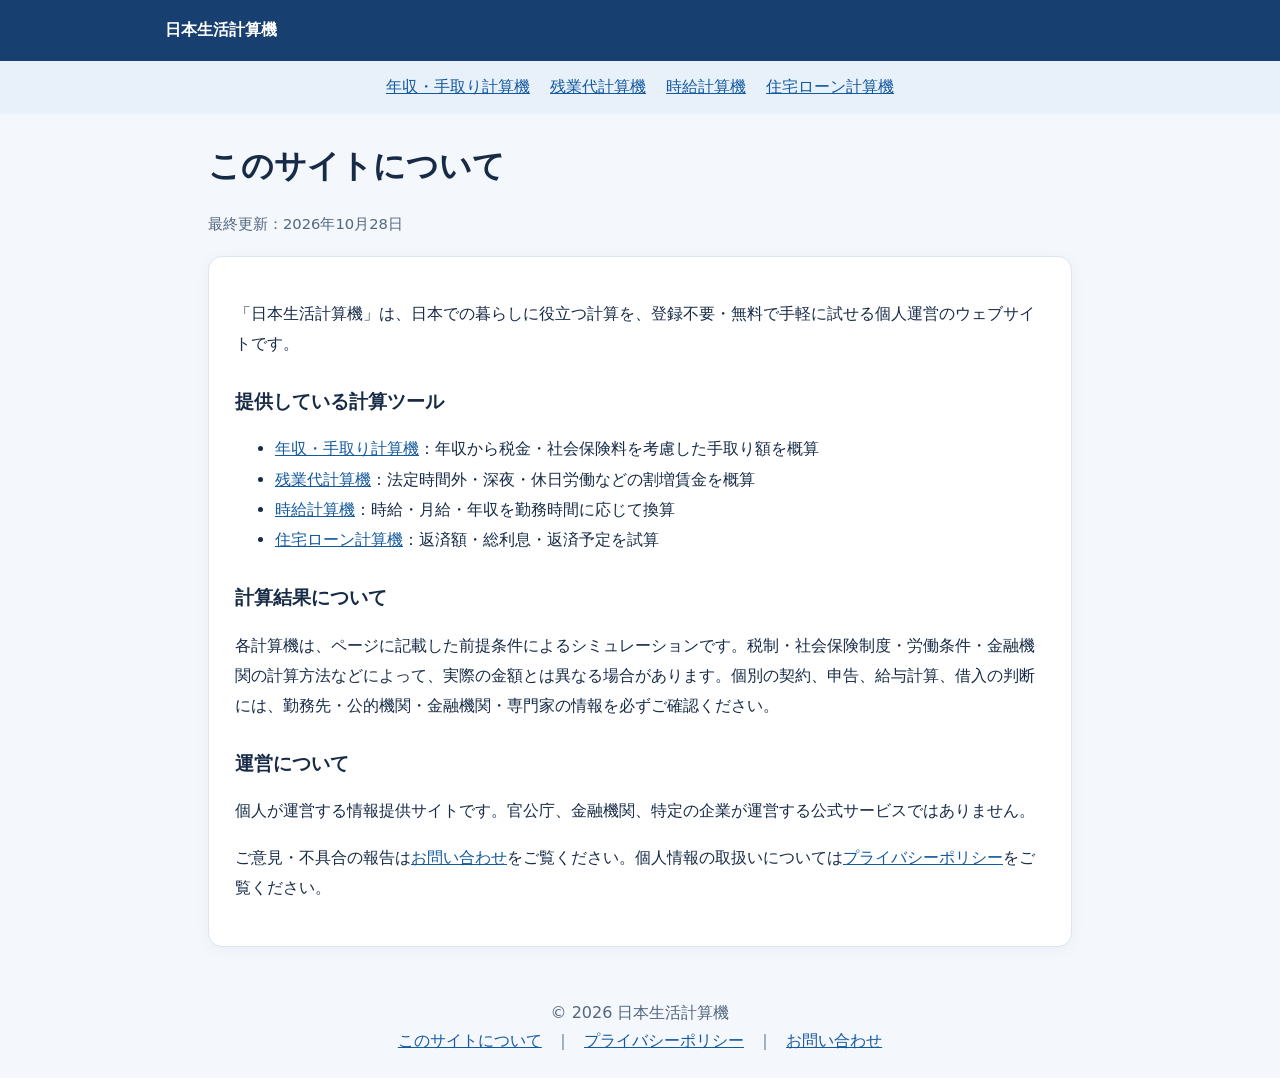
==== about.html @ b833b178 "Add files via upload" ====
<!doctype html><html lang="ja"><head><meta charset="utf-8"><meta name="viewport" content="width=device-width,initial-scale=1"><meta name="description" content="日本生活計算機の目的、提供する無料計算ツール、計算結果の注意点をご案内します。"><meta name="robots" content="index,follow"><link rel="canonical" href="https://babydragon-zh.github.io/about.html"><title>このサイトについて | 日本生活計算機</title><style>*{box-sizing:border-box}body{margin:0;background:#f4f7fb;color:#172b47;font-family:system-ui,-apple-system,"Hiragino Kaku Gothic ProN","Yu Gothic",sans-serif;line-height:1.8}header{background:#173f70;color:white;padding:16px max(18px,calc((100vw - 950px)/2));font-weight:750}header a{color:white;text-decoration:none}nav{background:#e8f0fa;padding:12px 18px;display:flex;flex-wrap:wrap;justify-content:center;gap:8px 20px}a{color:#145aa0}main{max-width:900px;margin:30px auto;padding:0 18px}h1{font-size:clamp(1.6rem,4vw,2rem);line-height:1.4}h2{font-size:1.17rem;margin-top:25px}.card{background:white;padding:26px;border:1px solid #dce5f0;border-radius:14px;margin:18px 0;box-shadow:0 3px 15px #16385e0b}p,li{line-height:1.9}.muted{color:#53677e;font-size:.92rem}.note{padding:12px 15px;border-left:4px solid #377cc1;background:#eef5fd}footer{text-align:center;color:#53677e;padding:22px 12px}footer a{margin:0 8px}a:focus-visible{outline:3px solid orange;outline-offset:2px}@media(max-width:600px){.card{padding:18px}nav{gap:6px 12px}}</style></head><body><header><a href="./index.html">日本生活計算機</a></header><nav aria-label="計算機メニュー"><a href="./index.html">年収・手取り計算機</a><a href="./overtime.html">残業代計算機</a><a href="./hourly.html">時給計算機</a><a href="./mortgage.html">住宅ローン計算機</a></nav><main><h1>このサイトについて</h1><p class="muted">最終更新：2026年10月28日</p><div class="card"><p>「日本生活計算機」は、日本での暮らしに役立つ計算を、登録不要・無料で手軽に試せる個人運営のウェブサイトです。</p><h2>提供している計算ツール</h2><ul><li><a href="./index.html">年収・手取り計算機</a>：年収から税金・社会保険料を考慮した手取り額を概算</li><li><a href="./overtime.html">残業代計算機</a>：法定時間外・深夜・休日労働などの割増賃金を概算</li><li><a href="./hourly.html">時給計算機</a>：時給・月給・年収を勤務時間に応じて換算</li><li><a href="./mortgage.html">住宅ローン計算機</a>：返済額・総利息・返済予定を試算</li></ul><h2>計算結果について</h2><p>各計算機は、ページに記載した前提条件によるシミュレーションです。税制・社会保険制度・労働条件・金融機関の計算方法などによって、実際の金額とは異なる場合があります。個別の契約、申告、給与計算、借入の判断には、勤務先・公的機関・金融機関・専門家の情報を必ずご確認ください。</p><h2>運営について</h2><p>個人が運営する情報提供サイトです。官公庁、金融機関、特定の企業が運営する公式サービスではありません。</p><p>ご意見・不具合の報告は<a href="./contact.html">お問い合わせ</a>をご覧ください。個人情報の取扱いについては<a href="./privacy.html">プライバシーポリシー</a>をご覧ください。</p></div></main><footer>© 2026 日本生活計算機<div><a href="./about.html" aria-current="page">このサイトについて</a> ｜ <a href="./privacy.html">プライバシーポリシー</a> ｜ <a href="./contact.html">お問い合わせ</a></div></footer></body></html>
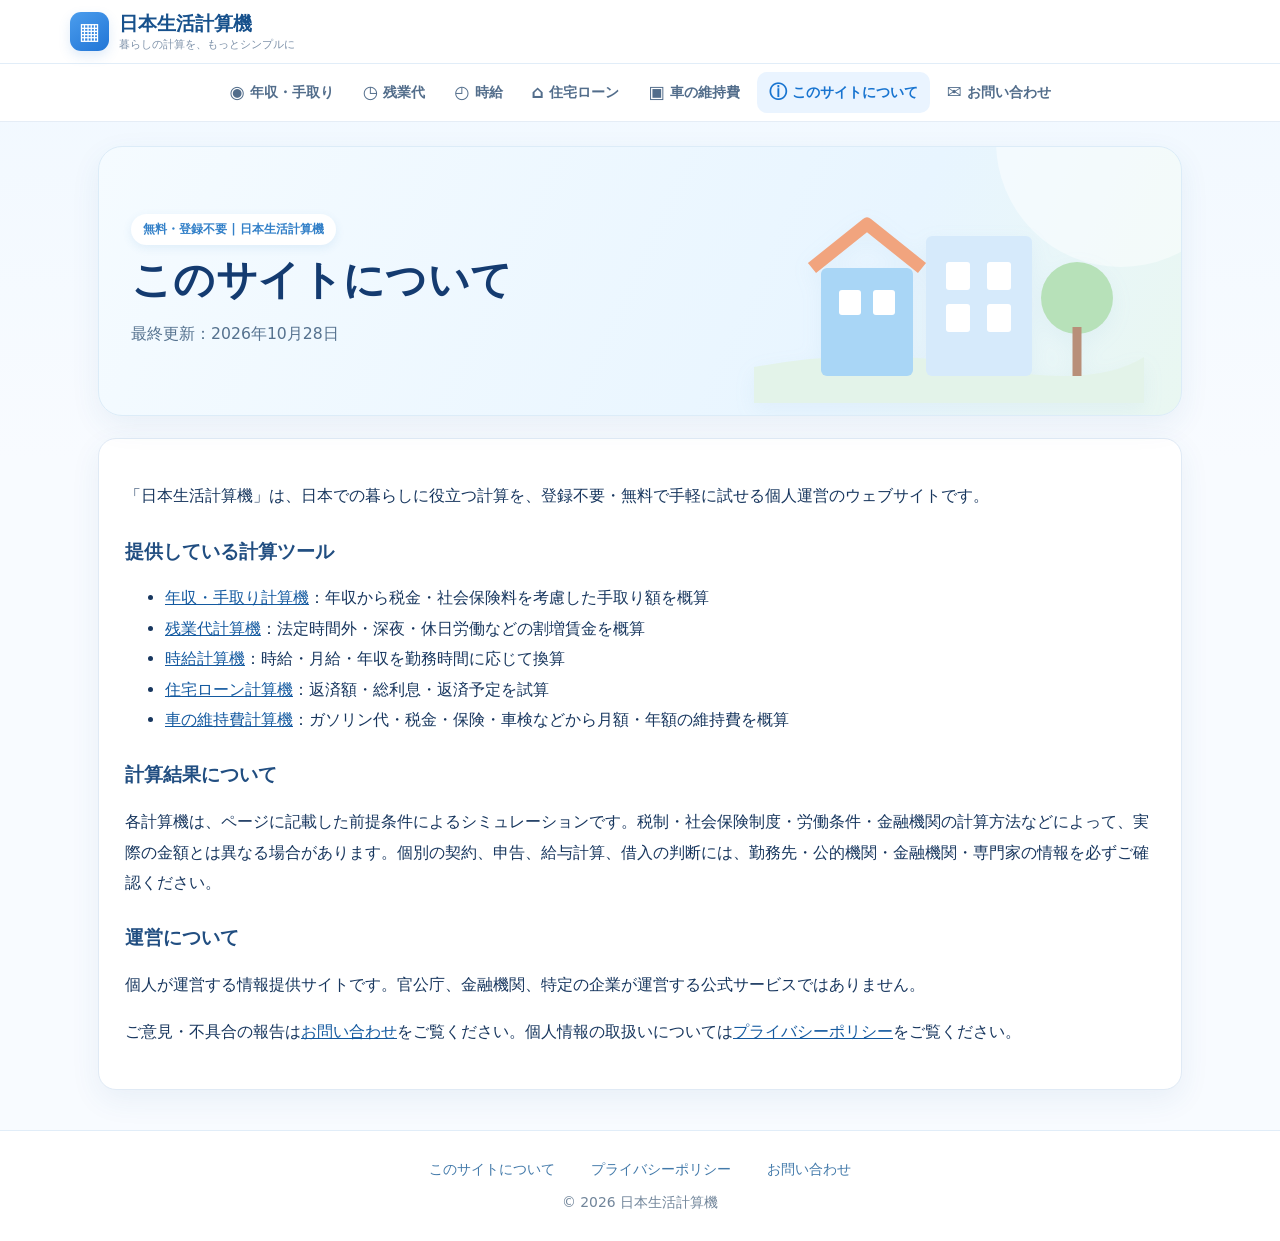
==== commit c94bb065: "Add files via upload" ====
--- a/about.html
+++ b/about.html
@@ -1 +1,19 @@
-<!doctype html><html lang="ja"><head><meta charset="utf-8"><meta name="viewport" content="width=device-width,initial-scale=1"><meta name="description" content="日本生活計算機の目的、提供する無料計算ツール、計算結果の注意点をご案内します。"><meta name="robots" content="index,follow"><link rel="canonical" href="https://babydragon-zh.github.io/about.html"><title>このサイトについて | 日本生活計算機</title><style>*{box-sizing:border-box}body{margin:0;background:#f4f7fb;color:#172b47;font-family:system-ui,-apple-system,"Hiragino Kaku Gothic ProN","Yu Gothic",sans-serif;line-height:1.8}header{background:#173f70;color:white;padding:16px max(18px,calc((100vw - 950px)/2));font-weight:750}header a{color:white;text-decoration:none}nav{background:#e8f0fa;padding:12px 18px;display:flex;flex-wrap:wrap;justify-content:center;gap:8px 20px}a{color:#145aa0}main{max-width:900px;margin:30px auto;padding:0 18px}h1{font-size:clamp(1.6rem,4vw,2rem);line-height:1.4}h2{font-size:1.17rem;margin-top:25px}.card{background:white;padding:26px;border:1px solid #dce5f0;border-radius:14px;margin:18px 0;box-shadow:0 3px 15px #16385e0b}p,li{line-height:1.9}.muted{color:#53677e;font-size:.92rem}.note{padding:12px 15px;border-left:4px solid #377cc1;background:#eef5fd}footer{text-align:center;color:#53677e;padding:22px 12px}footer a{margin:0 8px}a:focus-visible{outline:3px solid orange;outline-offset:2px}@media(max-width:600px){.card{padding:18px}nav{gap:6px 12px}}</style></head><body><header><a href="./index.html">日本生活計算機</a></header><nav aria-label="計算機メニュー"><a href="./index.html">年収・手取り計算機</a><a href="./overtime.html">残業代計算機</a><a href="./hourly.html">時給計算機</a><a href="./mortgage.html">住宅ローン計算機</a></nav><main><h1>このサイトについて</h1><p class="muted">最終更新：2026年10月28日</p><div class="card"><p>「日本生活計算機」は、日本での暮らしに役立つ計算を、登録不要・無料で手軽に試せる個人運営のウェブサイトです。</p><h2>提供している計算ツール</h2><ul><li><a href="./index.html">年収・手取り計算機</a>：年収から税金・社会保険料を考慮した手取り額を概算</li><li><a href="./overtime.html">残業代計算機</a>：法定時間外・深夜・休日労働などの割増賃金を概算</li><li><a href="./hourly.html">時給計算機</a>：時給・月給・年収を勤務時間に応じて換算</li><li><a href="./mortgage.html">住宅ローン計算機</a>：返済額・総利息・返済予定を試算</li></ul><h2>計算結果について</h2><p>各計算機は、ページに記載した前提条件によるシミュレーションです。税制・社会保険制度・労働条件・金融機関の計算方法などによって、実際の金額とは異なる場合があります。個別の契約、申告、給与計算、借入の判断には、勤務先・公的機関・金融機関・専門家の情報を必ずご確認ください。</p><h2>運営について</h2><p>個人が運営する情報提供サイトです。官公庁、金融機関、特定の企業が運営する公式サービスではありません。</p><p>ご意見・不具合の報告は<a href="./contact.html">お問い合わせ</a>をご覧ください。個人情報の取扱いについては<a href="./privacy.html">プライバシーポリシー</a>をご覧ください。</p></div></main><footer>© 2026 日本生活計算機<div><a href="./about.html" aria-current="page">このサイトについて</a> ｜ <a href="./privacy.html">プライバシーポリシー</a> ｜ <a href="./contact.html">お問い合わせ</a></div></footer></body></html>+<!DOCTYPE html>
+<html lang="ja"><head><meta charset="utf-8"/><meta content="width=device-width,initial-scale=1" name="viewport"/><meta content="日本生活計算機の目的、提供する無料計算ツール、計算結果の注意点をご案内します。" name="description"/><meta content="index,follow" name="robots"/><link href="https://babydragon-zh.github.io/about.html" rel="canonical"/><title>このサイトについて | 日本生活計算機</title><style>*{box-sizing:border-box}body{margin:0;background:#f4f7fb;color:#172b47;font-family:system-ui,-apple-system,"Hiragino Kaku Gothic ProN","Yu Gothic",sans-serif;line-height:1.8}header{background:#173f70;color:white;padding:16px max(18px,calc((100vw - 950px)/2));font-weight:750}header a{color:white;text-decoration:none}nav{background:#e8f0fa;padding:12px 18px;display:flex;flex-wrap:wrap;justify-content:center;gap:8px 20px}a{color:#145aa0}main{max-width:900px;margin:30px auto;padding:0 18px}h1{font-size:clamp(1.6rem,4vw,2rem);line-height:1.4}h2{font-size:1.17rem;margin-top:25px}.card{background:white;padding:26px;border:1px solid #dce5f0;border-radius:14px;margin:18px 0;box-shadow:0 3px 15px #16385e0b}p,li{line-height:1.9}.muted{color:#53677e;font-size:.92rem}.note{padding:12px 15px;border-left:4px solid #377cc1;background:#eef5fd}footer{text-align:center;color:#53677e;padding:22px 12px}footer a{margin:0 8px}a:focus-visible{outline:3px solid orange;outline-offset:2px}@media(max-width:600px){.card{padding:18px}nav{gap:6px 12px}}</style><style>
+/* 2026 site-wide visual refresh: styles only, calculator JS untouched */
+:root{--ui-ink:#17365e;--ui-blue:#2787e8;--ui-border:#e0eaf5;--ui-sky:#edf7ff;--ui-shadow:0 10px 30px rgba(43,99,153,.075)}
+html{scroll-behavior:smooth}body{background:linear-gradient(180deg,#f0f8ff 0,#f8fbff 460px,#f8fbff 100%)!important;color:var(--ui-ink)!important;font-family:system-ui,-apple-system,"Hiragino Kaku Gothic ProN","Yu Gothic",Meiryo,sans-serif!important;line-height:1.65}*{box-sizing:border-box}
+.site-top{background:rgba(255,255,255,.97)!important;border-bottom:1px solid #e1edf8!important;padding:0!important;color:var(--ui-ink)!important;box-shadow:0 3px 16px rgba(33,98,158,.04)}
+.site-top .site-top-inner{max-width:1180px;margin:auto;padding:12px 20px;display:flex;align-items:center;justify-content:space-between;gap:15px;flex-wrap:wrap}
+.site-brand{display:flex;align-items:center;gap:10px;text-decoration:none!important;color:#17518c!important;font-size:1.18rem;font-weight:800;line-height:1.25}.brand-mark{display:grid;place-items:center;width:39px;height:39px;border-radius:11px;background:linear-gradient(145deg,#4b9ded,#2175d6);color:white;font-size:23px;box-shadow:0 5px 12px #448bd42b}.brand-sub{display:block;font-size:.67rem;color:#7d91a9;font-weight:500;margin-top:2px}
+.site-nav{background:#fff!important;border-bottom:1px solid #e5edf6!important;padding:0!important;text-align:left!important}.site-nav-inner{max-width:1180px;margin:auto;padding:8px 18px;display:flex;gap:5px;align-items:center;flex-wrap:wrap;justify-content:center}.site-nav a{display:inline-flex;align-items:center;gap:5px;padding:9px 12px!important;border-radius:10px;color:#526d8b!important;text-decoration:none!important;font-size:.88rem;font-weight:700;white-space:nowrap}.site-nav a:hover,.site-nav a[aria-current="page"]{background:#eaf4ff;color:#1874d0!important}.nav-emoji{font-size:1.1rem;line-height:1}
+main{max-width:1120px!important;margin:24px auto 40px!important;padding:0 18px!important}
+.ui-hero{position:relative;overflow:hidden;display:grid;grid-template-columns:minmax(0,1.2fr) minmax(245px,.8fr);align-items:center;gap:16px;background:linear-gradient(115deg,#f5fbff,#e8f5ff 70%,#e9f7f1);border:1px solid #dcecf8;border-radius:24px;padding:26px 32px 12px;margin:0 0 22px;box-shadow:var(--ui-shadow)}
+.ui-hero:before{content:"";position:absolute;width:250px;height:250px;border-radius:50%;background:#ffffff70;right:-65px;top:-130px}.ui-hero h1{font-size:clamp(1.65rem,3.3vw,2.55rem)!important;color:#143b70!important;letter-spacing:.01em;line-height:1.4;margin:7px 0 10px!important}.ui-hero p{font-size:.98rem!important;color:#55728f!important;line-height:1.85;margin:0 0 14px}.ui-eyebrow{display:inline-block;background:#fff;color:#3380c8;font-weight:750;font-size:.78rem;padding:5px 12px;border-radius:99px;box-shadow:0 3px 10px #438ac91c}.ui-art{width:100%;max-width:390px;justify-self:center;position:relative;z-index:1}.ui-art svg{width:100%;height:auto;display:block;filter:drop-shadow(0 7px 10px #6da5cf14)}
+.ui-links{display:grid;grid-template-columns:repeat(2,minmax(0,1fr));gap:14px;margin:0 0 24px}.ui-link{display:flex;align-items:center;gap:15px;text-decoration:none!important;background:white;border:1px solid #e2ecf7;border-radius:17px;padding:16px 18px;box-shadow:var(--ui-shadow);color:#1c4775!important;transition:transform .18s,box-shadow .18s}.ui-link:hover{transform:translateY(-3px);box-shadow:0 14px 26px #4d87c01c}.ui-link .ui-link-icon{width:53px;height:53px;border-radius:15px;background:#eaf5ff;display:grid;place-items:center;font-size:1.9rem;flex-shrink:0}.ui-link strong{display:block;font-size:1.05rem}.ui-link small{display:block;color:#748ca4;font-size:.8rem;margin-top:3px}.ui-link .ui-arrow{margin-left:auto;color:#2787e8;font-size:1.4rem}
+.ui-section-label{margin:28px 0 13px;font-size:1.22rem;color:#204f81}.ui-divider{border:0;border-top:1px solid #e3edf8;margin:22px 0}
+main .card,main .panel,main section.panel,main #result,main #results{border:1px solid var(--ui-border)!important;border-radius:18px!important;box-shadow:var(--ui-shadow)!important;background:#fff!important}main .card,main .panel{padding:clamp(17px,2.8vw,26px)!important}main h2{color:#214e81!important}main input,main select,main textarea{border:1px solid #cbdced!important;border-radius:9px!important;max-width:100%}main input:focus,main select:focus{outline:2px solid #65a8ed!important;outline-offset:1px}main button,main button[type="submit"]{border-radius:11px!important;background:#2987e6!important;color:white!important;box-shadow:0 4px 10px #2d80cf20}main button.secondary,main button[type="reset"]{background:#e9f3fd!important;color:#205789!important}main .hero{background:#eef7ff!important;border-radius:14px!important}main .metric,main .total-box,main .highlight{border-radius:13px!important}main .pill{background:#e9f5ff!important;color:#2776bd!important}main .info,main .warning{border-radius:11px!important}
+.site-footer{margin-top:30px;background:#fff!important;border-top:1px solid #e1edf8!important;text-align:center!important;padding:27px 18px!important;color:#71859a!important;font-size:.87rem}.site-footer a{color:#437aaa!important;text-decoration:none}.site-footer a:hover{text-decoration:underline}.site-footer-links{display:flex;flex-wrap:wrap;justify-content:center;gap:8px 20px;margin-bottom:10px}
+@media(max-width:720px){.site-top .site-top-inner{padding:10px 15px;justify-content:center}.site-nav-inner{flex-wrap:nowrap;justify-content:flex-start;overflow-x:auto;padding:8px 12px;-webkit-overflow-scrolling:touch}.site-nav a{font-size:.79rem;padding:8px 10px!important}.ui-hero{grid-template-columns:1fr;padding:20px 20px 4px;gap:0}.ui-hero h1{font-size:1.72rem!important}.ui-art{max-width:285px}.ui-links{grid-template-columns:1fr;gap:10px}.ui-link{padding:13px 15px}main{margin-top:16px!important;padding:0 13px!important}main .card,main .panel{padding:17px!important}}
+@media(prefers-reduced-motion:reduce){html{scroll-behavior:auto}.ui-link{transition:none}}
+</style></head><body><header class="site-top"><div class="site-top-inner"><a class="site-brand" href="./index.html"><span aria-hidden="true" class="brand-mark">▦</span><span>日本生活計算機<small class="brand-sub">暮らしの計算を、もっとシンプルに</small></span></a></div></header><nav aria-label="サイトメニュー" class="site-nav"><div class="site-nav-inner"><a href="./index.html"><span aria-hidden="true" class="nav-emoji">◉</span>年収・手取り</a><a href="./overtime.html"><span aria-hidden="true" class="nav-emoji">◷</span>残業代</a><a href="./hourly.html"><span aria-hidden="true" class="nav-emoji">◴</span>時給</a><a href="./mortgage.html"><span aria-hidden="true" class="nav-emoji">⌂</span>住宅ローン</a><a href="./car.html"><span aria-hidden="true" class="nav-emoji">▣</span>車の維持費</a><a aria-current="page" href="./about.html"><span aria-hidden="true" class="nav-emoji">ⓘ</span>このサイトについて</a><a href="./contact.html"><span aria-hidden="true" class="nav-emoji">✉</span>お問い合わせ</a></div></nav><main><section aria-label="ページの紹介" class="ui-hero"><div><span class="ui-eyebrow">無料・登録不要  |  日本生活計算機</span><h1>このサイトについて</h1><p class="muted">最終更新：2026年10月28日</p></div><div class="ui-art"><svg aria-label="街並みと暮らしのイラスト" role="img" viewbox="0 0 390 230"><path d="M0 194q120-22 230 0t160-10v46H0Z" fill="#e3f3e9"></path><rect fill="#a9d6f6" height="108" rx="6" width="92" x="67" y="95"></rect><rect fill="#d6eafb" height="140" rx="6" width="106" x="172" y="63"></rect><path d="M58 95 113 51l55 44" fill="none" stroke="#f1a47e" stroke-linejoin="round" stroke-width="13"></path><g fill="white"><rect height="25" rx="3" width="22" x="85" y="117"></rect><rect height="25" rx="3" width="22" x="119" y="117"></rect><rect height="28" rx="3" width="24" x="192" y="89"></rect><rect height="28" rx="3" width="24" x="233" y="89"></rect><rect height="28" rx="3" width="24" x="192" y="131"></rect><rect height="28" rx="3" width="24" x="233" y="131"></rect></g><circle cx="323" cy="125" fill="#b7e1b9" r="36"></circle><path d="M323 154v49" stroke="#b88f79" stroke-width="9"></path></svg></div></section><div class="card"><p>「日本生活計算機」は、日本での暮らしに役立つ計算を、登録不要・無料で手軽に試せる個人運営のウェブサイトです。</p><h2>提供している計算ツール</h2><ul><li><a href="./index.html">年収・手取り計算機</a>：年収から税金・社会保険料を考慮した手取り額を概算</li><li><a href="./overtime.html">残業代計算機</a>：法定時間外・深夜・休日労働などの割増賃金を概算</li><li><a href="./hourly.html">時給計算機</a>：時給・月給・年収を勤務時間に応じて換算</li><li><a href="./mortgage.html">住宅ローン計算機</a>：返済額・総利息・返済予定を試算</li><li><a href="./car.html">車の維持費計算機</a>：ガソリン代・税金・保険・車検などから月額・年額の維持費を概算</li></ul><h2>計算結果について</h2><p>各計算機は、ページに記載した前提条件によるシミュレーションです。税制・社会保険制度・労働条件・金融機関の計算方法などによって、実際の金額とは異なる場合があります。個別の契約、申告、給与計算、借入の判断には、勤務先・公的機関・金融機関・専門家の情報を必ずご確認ください。</p><h2>運営について</h2><p>個人が運営する情報提供サイトです。官公庁、金融機関、特定の企業が運営する公式サービスではありません。</p><p>ご意見・不具合の報告は<a href="./contact.html">お問い合わせ</a>をご覧ください。個人情報の取扱いについては<a href="./privacy.html">プライバシーポリシー</a>をご覧ください。</p></div></main><footer class="site-footer"><div class="site-footer-links"><a href="./about.html">このサイトについて</a><a href="./privacy.html">プライバシーポリシー</a><a href="./contact.html">お問い合わせ</a></div><div>© 2026 日本生活計算機</div></footer></body></html>
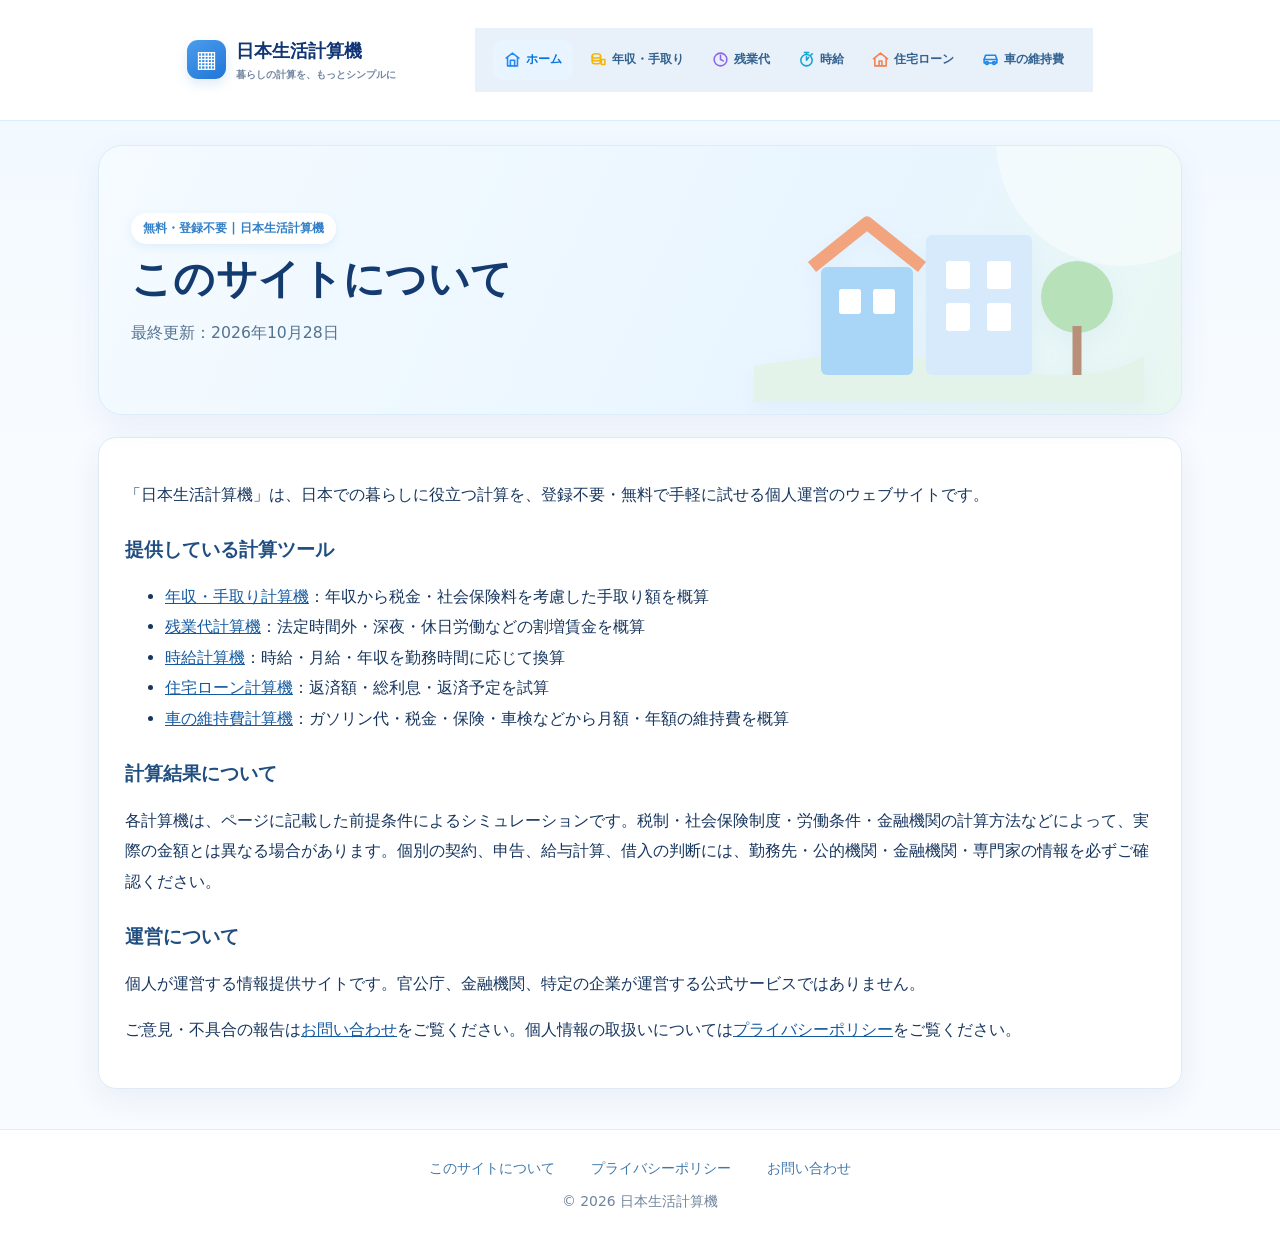
==== commit b6224417: "Add files via upload" ====
--- a/about.html
+++ b/about.html
@@ -1,4 +1,5 @@
 <!DOCTYPE html>
+
 <html lang="ja"><head><meta charset="utf-8"/><meta content="width=device-width,initial-scale=1" name="viewport"/><meta content="日本生活計算機の目的、提供する無料計算ツール、計算結果の注意点をご案内します。" name="description"/><meta content="index,follow" name="robots"/><link href="https://babydragon-zh.github.io/about.html" rel="canonical"/><title>このサイトについて | 日本生活計算機</title><style>*{box-sizing:border-box}body{margin:0;background:#f4f7fb;color:#172b47;font-family:system-ui,-apple-system,"Hiragino Kaku Gothic ProN","Yu Gothic",sans-serif;line-height:1.8}header{background:#173f70;color:white;padding:16px max(18px,calc((100vw - 950px)/2));font-weight:750}header a{color:white;text-decoration:none}nav{background:#e8f0fa;padding:12px 18px;display:flex;flex-wrap:wrap;justify-content:center;gap:8px 20px}a{color:#145aa0}main{max-width:900px;margin:30px auto;padding:0 18px}h1{font-size:clamp(1.6rem,4vw,2rem);line-height:1.4}h2{font-size:1.17rem;margin-top:25px}.card{background:white;padding:26px;border:1px solid #dce5f0;border-radius:14px;margin:18px 0;box-shadow:0 3px 15px #16385e0b}p,li{line-height:1.9}.muted{color:#53677e;font-size:.92rem}.note{padding:12px 15px;border-left:4px solid #377cc1;background:#eef5fd}footer{text-align:center;color:#53677e;padding:22px 12px}footer a{margin:0 8px}a:focus-visible{outline:3px solid orange;outline-offset:2px}@media(max-width:600px){.card{padding:18px}nav{gap:6px 12px}}</style><style>
 /* 2026 site-wide visual refresh: styles only, calculator JS untouched */
 :root{--ui-ink:#17365e;--ui-blue:#2787e8;--ui-border:#e0eaf5;--ui-sky:#edf7ff;--ui-shadow:0 10px 30px rgba(43,99,153,.075)}
@@ -16,4 +17,4 @@
 .site-footer{margin-top:30px;background:#fff!important;border-top:1px solid #e1edf8!important;text-align:center!important;padding:27px 18px!important;color:#71859a!important;font-size:.87rem}.site-footer a{color:#437aaa!important;text-decoration:none}.site-footer a:hover{text-decoration:underline}.site-footer-links{display:flex;flex-wrap:wrap;justify-content:center;gap:8px 20px;margin-bottom:10px}
 @media(max-width:720px){.site-top .site-top-inner{padding:10px 15px;justify-content:center}.site-nav-inner{flex-wrap:nowrap;justify-content:flex-start;overflow-x:auto;padding:8px 12px;-webkit-overflow-scrolling:touch}.site-nav a{font-size:.79rem;padding:8px 10px!important}.ui-hero{grid-template-columns:1fr;padding:20px 20px 4px;gap:0}.ui-hero h1{font-size:1.72rem!important}.ui-art{max-width:285px}.ui-links{grid-template-columns:1fr;gap:10px}.ui-link{padding:13px 15px}main{margin-top:16px!important;padding:0 13px!important}main .card,main .panel{padding:17px!important}}
 @media(prefers-reduced-motion:reduce){html{scroll-behavior:auto}.ui-link{transition:none}}
-</style></head><body><header class="site-top"><div class="site-top-inner"><a class="site-brand" href="./index.html"><span aria-hidden="true" class="brand-mark">▦</span><span>日本生活計算機<small class="brand-sub">暮らしの計算を、もっとシンプルに</small></span></a></div></header><nav aria-label="サイトメニュー" class="site-nav"><div class="site-nav-inner"><a href="./index.html"><span aria-hidden="true" class="nav-emoji">◉</span>年収・手取り</a><a href="./overtime.html"><span aria-hidden="true" class="nav-emoji">◷</span>残業代</a><a href="./hourly.html"><span aria-hidden="true" class="nav-emoji">◴</span>時給</a><a href="./mortgage.html"><span aria-hidden="true" class="nav-emoji">⌂</span>住宅ローン</a><a href="./car.html"><span aria-hidden="true" class="nav-emoji">▣</span>車の維持費</a><a aria-current="page" href="./about.html"><span aria-hidden="true" class="nav-emoji">ⓘ</span>このサイトについて</a><a href="./contact.html"><span aria-hidden="true" class="nav-emoji">✉</span>お問い合わせ</a></div></nav><main><section aria-label="ページの紹介" class="ui-hero"><div><span class="ui-eyebrow">無料・登録不要  |  日本生活計算機</span><h1>このサイトについて</h1><p class="muted">最終更新：2026年10月28日</p></div><div class="ui-art"><svg aria-label="街並みと暮らしのイラスト" role="img" viewbox="0 0 390 230"><path d="M0 194q120-22 230 0t160-10v46H0Z" fill="#e3f3e9"></path><rect fill="#a9d6f6" height="108" rx="6" width="92" x="67" y="95"></rect><rect fill="#d6eafb" height="140" rx="6" width="106" x="172" y="63"></rect><path d="M58 95 113 51l55 44" fill="none" stroke="#f1a47e" stroke-linejoin="round" stroke-width="13"></path><g fill="white"><rect height="25" rx="3" width="22" x="85" y="117"></rect><rect height="25" rx="3" width="22" x="119" y="117"></rect><rect height="28" rx="3" width="24" x="192" y="89"></rect><rect height="28" rx="3" width="24" x="233" y="89"></rect><rect height="28" rx="3" width="24" x="192" y="131"></rect><rect height="28" rx="3" width="24" x="233" y="131"></rect></g><circle cx="323" cy="125" fill="#b7e1b9" r="36"></circle><path d="M323 154v49" stroke="#b88f79" stroke-width="9"></path></svg></div></section><div class="card"><p>「日本生活計算機」は、日本での暮らしに役立つ計算を、登録不要・無料で手軽に試せる個人運営のウェブサイトです。</p><h2>提供している計算ツール</h2><ul><li><a href="./index.html">年収・手取り計算機</a>：年収から税金・社会保険料を考慮した手取り額を概算</li><li><a href="./overtime.html">残業代計算機</a>：法定時間外・深夜・休日労働などの割増賃金を概算</li><li><a href="./hourly.html">時給計算機</a>：時給・月給・年収を勤務時間に応じて換算</li><li><a href="./mortgage.html">住宅ローン計算機</a>：返済額・総利息・返済予定を試算</li><li><a href="./car.html">車の維持費計算機</a>：ガソリン代・税金・保険・車検などから月額・年額の維持費を概算</li></ul><h2>計算結果について</h2><p>各計算機は、ページに記載した前提条件によるシミュレーションです。税制・社会保険制度・労働条件・金融機関の計算方法などによって、実際の金額とは異なる場合があります。個別の契約、申告、給与計算、借入の判断には、勤務先・公的機関・金融機関・専門家の情報を必ずご確認ください。</p><h2>運営について</h2><p>個人が運営する情報提供サイトです。官公庁、金融機関、特定の企業が運営する公式サービスではありません。</p><p>ご意見・不具合の報告は<a href="./contact.html">お問い合わせ</a>をご覧ください。個人情報の取扱いについては<a href="./privacy.html">プライバシーポリシー</a>をご覧ください。</p></div></main><footer class="site-footer"><div class="site-footer-links"><a href="./about.html">このサイトについて</a><a href="./privacy.html">プライバシーポリシー</a><a href="./contact.html">お問い合わせ</a></div><div>© 2026 日本生活計算機</div></footer></body></html>+</style><style>/* Consistent release navigation */ .site-header{background:#fff;border-bottom:1px solid #dcecf9}.head-inner{max-width:1160px;margin:auto;min-height:72px;padding:12px 22px;display:flex;align-items:center;justify-content:space-between;gap:20px}.brand{display:flex;align-items:center;gap:10px;text-decoration:none;color:#123675;white-space:nowrap}.brand strong{display:block;font-size:18px}.brand small{display:block;font-size:10px;color:#7387a1;margin-top:2px}.nav{display:flex;align-items:center;gap:6px;flex-wrap:wrap}.nav a{display:inline-flex;align-items:center;gap:5px;padding:10px 11px;border-radius:10px;text-decoration:none;color:#32628f;font-weight:700;font-size:12px;white-space:nowrap}.nav a.active,.nav a:hover{background:#e8f4ff;color:#0874dc}.nav-icon{width:17px;height:17px;display:block;flex-shrink:0}@media(max-width:800px){.head-inner{display:block}.nav{margin-top:12px}}</style></head><body><header class="site-header"><div class="head-inner"><a class="brand" href="./index.html"><span class="brand-mark">▦</span><span><strong>日本生活計算機</strong><small>暮らしの計算を、もっとシンプルに</small></span></a><nav aria-label="メインナビゲーション" class="nav"><a class="active" href="./index.html"><img alt="" aria-hidden="true" class="nav-icon" src="./assets/nav-home.svg"/>ホーム</a><a class="" href="./salary.html"><img alt="" aria-hidden="true" class="nav-icon" src="./assets/nav-salary.svg"/>年収・手取り</a><a class="" href="./overtime.html"><img alt="" aria-hidden="true" class="nav-icon" src="./assets/nav-overtime.svg"/>残業代</a><a class="" href="./hourly.html"><img alt="" aria-hidden="true" class="nav-icon" src="./assets/nav-hourly.svg"/>時給</a><a class="" href="./mortgage.html"><img alt="" aria-hidden="true" class="nav-icon" src="./assets/nav-mortgage.svg"/>住宅ローン</a><a class="" href="./car.html"><img alt="" aria-hidden="true" class="nav-icon" src="./assets/nav-car.svg"/>車の維持費</a></nav></div></header><main><section aria-label="ページの紹介" class="ui-hero"><div><span class="ui-eyebrow">無料・登録不要  |  日本生活計算機</span><h1>このサイトについて</h1><p class="muted">最終更新：2026年10月28日</p></div><div class="ui-art"><svg aria-label="街並みと暮らしのイラスト" role="img" viewbox="0 0 390 230"><path d="M0 194q120-22 230 0t160-10v46H0Z" fill="#e3f3e9"></path><rect fill="#a9d6f6" height="108" rx="6" width="92" x="67" y="95"></rect><rect fill="#d6eafb" height="140" rx="6" width="106" x="172" y="63"></rect><path d="M58 95 113 51l55 44" fill="none" stroke="#f1a47e" stroke-linejoin="round" stroke-width="13"></path><g fill="white"><rect height="25" rx="3" width="22" x="85" y="117"></rect><rect height="25" rx="3" width="22" x="119" y="117"></rect><rect height="28" rx="3" width="24" x="192" y="89"></rect><rect height="28" rx="3" width="24" x="233" y="89"></rect><rect height="28" rx="3" width="24" x="192" y="131"></rect><rect height="28" rx="3" width="24" x="233" y="131"></rect></g><circle cx="323" cy="125" fill="#b7e1b9" r="36"></circle><path d="M323 154v49" stroke="#b88f79" stroke-width="9"></path></svg></div></section><div class="card"><p>「日本生活計算機」は、日本での暮らしに役立つ計算を、登録不要・無料で手軽に試せる個人運営のウェブサイトです。</p><h2>提供している計算ツール</h2><ul><li><a href="./salary.html">年収・手取り計算機</a>：年収から税金・社会保険料を考慮した手取り額を概算</li><li><a href="./overtime.html">残業代計算機</a>：法定時間外・深夜・休日労働などの割増賃金を概算</li><li><a href="./hourly.html">時給計算機</a>：時給・月給・年収を勤務時間に応じて換算</li><li><a href="./mortgage.html">住宅ローン計算機</a>：返済額・総利息・返済予定を試算</li><li><a href="./car.html">車の維持費計算機</a>：ガソリン代・税金・保険・車検などから月額・年額の維持費を概算</li></ul><h2>計算結果について</h2><p>各計算機は、ページに記載した前提条件によるシミュレーションです。税制・社会保険制度・労働条件・金融機関の計算方法などによって、実際の金額とは異なる場合があります。個別の契約、申告、給与計算、借入の判断には、勤務先・公的機関・金融機関・専門家の情報を必ずご確認ください。</p><h2>運営について</h2><p>個人が運営する情報提供サイトです。官公庁、金融機関、特定の企業が運営する公式サービスではありません。</p><p>ご意見・不具合の報告は<a href="./contact.html">お問い合わせ</a>をご覧ください。個人情報の取扱いについては<a href="./privacy.html">プライバシーポリシー</a>をご覧ください。</p></div></main><footer class="site-footer"><div class="site-footer-links"><a href="./about.html">このサイトについて</a><a href="./privacy.html">プライバシーポリシー</a><a href="./contact.html">お問い合わせ</a></div><div>© 2026 日本生活計算機</div></footer></body></html>
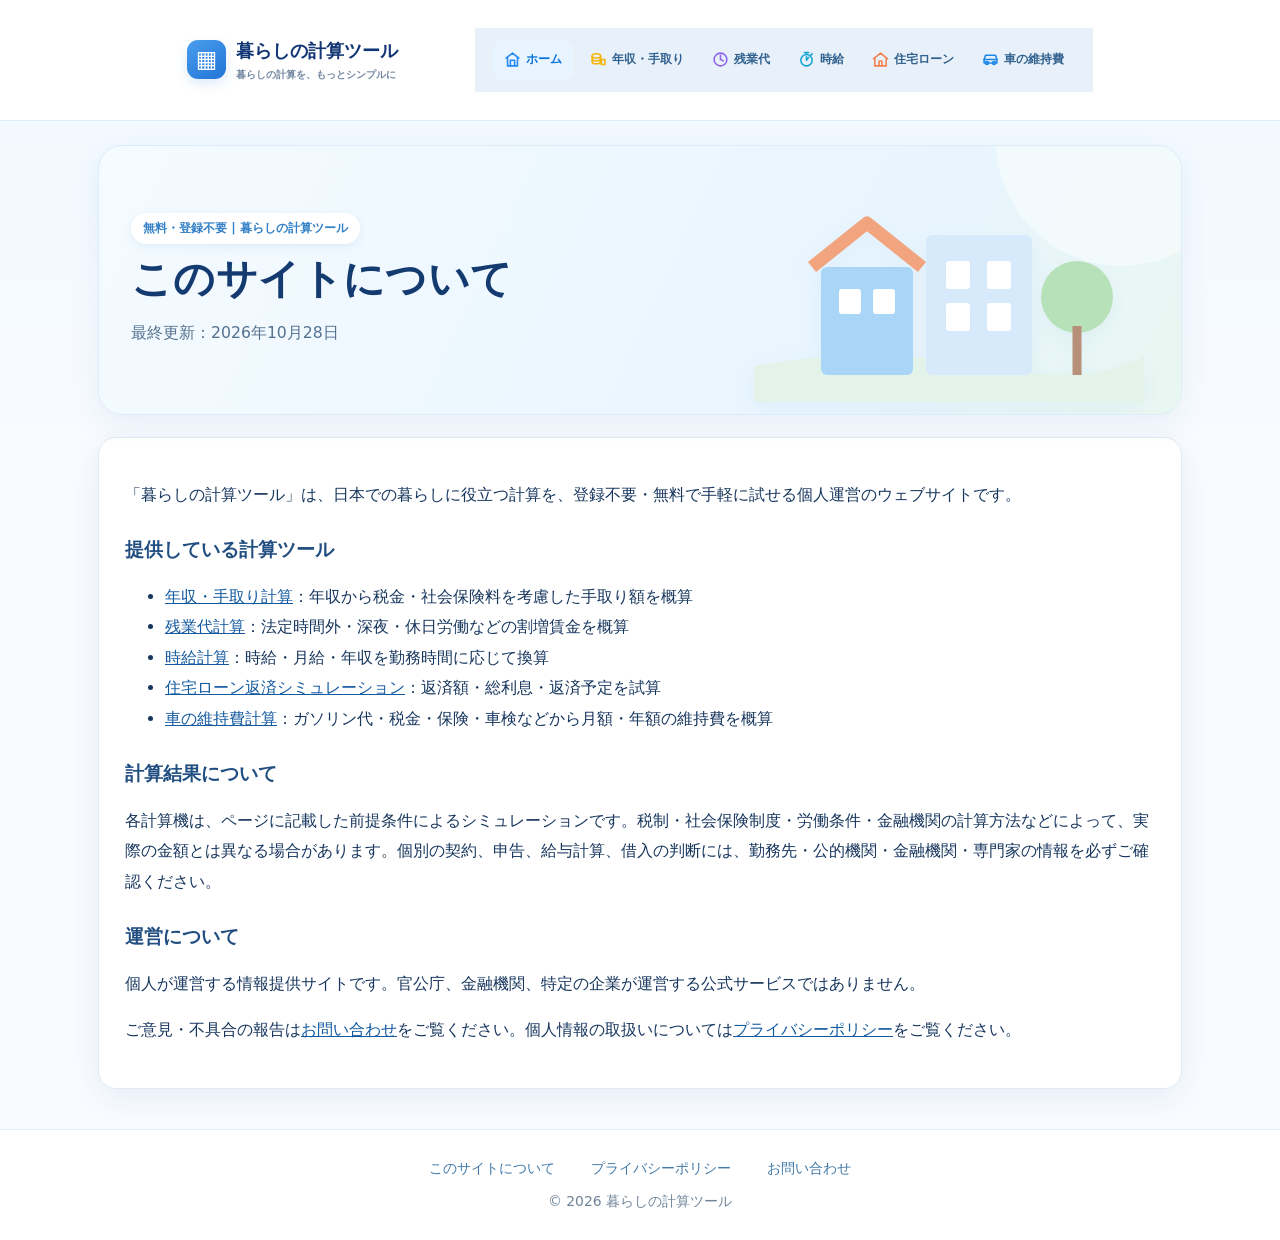
==== commit a19606b5: "Add files via upload" ====
--- a/about.html
+++ b/about.html
@@ -1,6 +1,6 @@
 <!DOCTYPE html>
 
-<html lang="ja"><head><meta charset="utf-8"/><meta content="width=device-width,initial-scale=1" name="viewport"/><meta content="日本生活計算機の目的、提供する無料計算ツール、計算結果の注意点をご案内します。" name="description"/><meta content="index,follow" name="robots"/><link href="https://babydragon-zh.github.io/about.html" rel="canonical"/><title>このサイトについて | 日本生活計算機</title><style>*{box-sizing:border-box}body{margin:0;background:#f4f7fb;color:#172b47;font-family:system-ui,-apple-system,"Hiragino Kaku Gothic ProN","Yu Gothic",sans-serif;line-height:1.8}header{background:#173f70;color:white;padding:16px max(18px,calc((100vw - 950px)/2));font-weight:750}header a{color:white;text-decoration:none}nav{background:#e8f0fa;padding:12px 18px;display:flex;flex-wrap:wrap;justify-content:center;gap:8px 20px}a{color:#145aa0}main{max-width:900px;margin:30px auto;padding:0 18px}h1{font-size:clamp(1.6rem,4vw,2rem);line-height:1.4}h2{font-size:1.17rem;margin-top:25px}.card{background:white;padding:26px;border:1px solid #dce5f0;border-radius:14px;margin:18px 0;box-shadow:0 3px 15px #16385e0b}p,li{line-height:1.9}.muted{color:#53677e;font-size:.92rem}.note{padding:12px 15px;border-left:4px solid #377cc1;background:#eef5fd}footer{text-align:center;color:#53677e;padding:22px 12px}footer a{margin:0 8px}a:focus-visible{outline:3px solid orange;outline-offset:2px}@media(max-width:600px){.card{padding:18px}nav{gap:6px 12px}}</style><style>
+<html lang="ja"><head><meta charset="utf-8"/><meta content="width=device-width,initial-scale=1" name="viewport"/><meta content="暮らしの計算ツールの目的、提供する無料計算ツール、計算結果の注意点をご案内します。" name="description"/><meta content="index,follow" name="robots"/><link href="https://babydragon-zh.github.io/about.html" rel="canonical"/><title>このサイトについて | 暮らしの計算ツール</title><style>*{box-sizing:border-box}body{margin:0;background:#f4f7fb;color:#172b47;font-family:system-ui,-apple-system,"Hiragino Kaku Gothic ProN","Yu Gothic",sans-serif;line-height:1.8}header{background:#173f70;color:white;padding:16px max(18px,calc((100vw - 950px)/2));font-weight:750}header a{color:white;text-decoration:none}nav{background:#e8f0fa;padding:12px 18px;display:flex;flex-wrap:wrap;justify-content:center;gap:8px 20px}a{color:#145aa0}main{max-width:900px;margin:30px auto;padding:0 18px}h1{font-size:clamp(1.6rem,4vw,2rem);line-height:1.4}h2{font-size:1.17rem;margin-top:25px}.card{background:white;padding:26px;border:1px solid #dce5f0;border-radius:14px;margin:18px 0;box-shadow:0 3px 15px #16385e0b}p,li{line-height:1.9}.muted{color:#53677e;font-size:.92rem}.note{padding:12px 15px;border-left:4px solid #377cc1;background:#eef5fd}footer{text-align:center;color:#53677e;padding:22px 12px}footer a{margin:0 8px}a:focus-visible{outline:3px solid orange;outline-offset:2px}@media(max-width:600px){.card{padding:18px}nav{gap:6px 12px}}</style><style>
 /* 2026 site-wide visual refresh: styles only, calculator JS untouched */
 :root{--ui-ink:#17365e;--ui-blue:#2787e8;--ui-border:#e0eaf5;--ui-sky:#edf7ff;--ui-shadow:0 10px 30px rgba(43,99,153,.075)}
 html{scroll-behavior:smooth}body{background:linear-gradient(180deg,#f0f8ff 0,#f8fbff 460px,#f8fbff 100%)!important;color:var(--ui-ink)!important;font-family:system-ui,-apple-system,"Hiragino Kaku Gothic ProN","Yu Gothic",Meiryo,sans-serif!important;line-height:1.65}*{box-sizing:border-box}
@@ -17,4 +17,4 @@
 .site-footer{margin-top:30px;background:#fff!important;border-top:1px solid #e1edf8!important;text-align:center!important;padding:27px 18px!important;color:#71859a!important;font-size:.87rem}.site-footer a{color:#437aaa!important;text-decoration:none}.site-footer a:hover{text-decoration:underline}.site-footer-links{display:flex;flex-wrap:wrap;justify-content:center;gap:8px 20px;margin-bottom:10px}
 @media(max-width:720px){.site-top .site-top-inner{padding:10px 15px;justify-content:center}.site-nav-inner{flex-wrap:nowrap;justify-content:flex-start;overflow-x:auto;padding:8px 12px;-webkit-overflow-scrolling:touch}.site-nav a{font-size:.79rem;padding:8px 10px!important}.ui-hero{grid-template-columns:1fr;padding:20px 20px 4px;gap:0}.ui-hero h1{font-size:1.72rem!important}.ui-art{max-width:285px}.ui-links{grid-template-columns:1fr;gap:10px}.ui-link{padding:13px 15px}main{margin-top:16px!important;padding:0 13px!important}main .card,main .panel{padding:17px!important}}
 @media(prefers-reduced-motion:reduce){html{scroll-behavior:auto}.ui-link{transition:none}}
-</style><style>/* Consistent release navigation */ .site-header{background:#fff;border-bottom:1px solid #dcecf9}.head-inner{max-width:1160px;margin:auto;min-height:72px;padding:12px 22px;display:flex;align-items:center;justify-content:space-between;gap:20px}.brand{display:flex;align-items:center;gap:10px;text-decoration:none;color:#123675;white-space:nowrap}.brand strong{display:block;font-size:18px}.brand small{display:block;font-size:10px;color:#7387a1;margin-top:2px}.nav{display:flex;align-items:center;gap:6px;flex-wrap:wrap}.nav a{display:inline-flex;align-items:center;gap:5px;padding:10px 11px;border-radius:10px;text-decoration:none;color:#32628f;font-weight:700;font-size:12px;white-space:nowrap}.nav a.active,.nav a:hover{background:#e8f4ff;color:#0874dc}.nav-icon{width:17px;height:17px;display:block;flex-shrink:0}@media(max-width:800px){.head-inner{display:block}.nav{margin-top:12px}}</style></head><body><header class="site-header"><div class="head-inner"><a class="brand" href="./index.html"><span class="brand-mark">▦</span><span><strong>日本生活計算機</strong><small>暮らしの計算を、もっとシンプルに</small></span></a><nav aria-label="メインナビゲーション" class="nav"><a class="active" href="./index.html"><img alt="" aria-hidden="true" class="nav-icon" src="./assets/nav-home.svg"/>ホーム</a><a class="" href="./salary.html"><img alt="" aria-hidden="true" class="nav-icon" src="./assets/nav-salary.svg"/>年収・手取り</a><a class="" href="./overtime.html"><img alt="" aria-hidden="true" class="nav-icon" src="./assets/nav-overtime.svg"/>残業代</a><a class="" href="./hourly.html"><img alt="" aria-hidden="true" class="nav-icon" src="./assets/nav-hourly.svg"/>時給</a><a class="" href="./mortgage.html"><img alt="" aria-hidden="true" class="nav-icon" src="./assets/nav-mortgage.svg"/>住宅ローン</a><a class="" href="./car.html"><img alt="" aria-hidden="true" class="nav-icon" src="./assets/nav-car.svg"/>車の維持費</a></nav></div></header><main><section aria-label="ページの紹介" class="ui-hero"><div><span class="ui-eyebrow">無料・登録不要  |  日本生活計算機</span><h1>このサイトについて</h1><p class="muted">最終更新：2026年10月28日</p></div><div class="ui-art"><svg aria-label="街並みと暮らしのイラスト" role="img" viewbox="0 0 390 230"><path d="M0 194q120-22 230 0t160-10v46H0Z" fill="#e3f3e9"></path><rect fill="#a9d6f6" height="108" rx="6" width="92" x="67" y="95"></rect><rect fill="#d6eafb" height="140" rx="6" width="106" x="172" y="63"></rect><path d="M58 95 113 51l55 44" fill="none" stroke="#f1a47e" stroke-linejoin="round" stroke-width="13"></path><g fill="white"><rect height="25" rx="3" width="22" x="85" y="117"></rect><rect height="25" rx="3" width="22" x="119" y="117"></rect><rect height="28" rx="3" width="24" x="192" y="89"></rect><rect height="28" rx="3" width="24" x="233" y="89"></rect><rect height="28" rx="3" width="24" x="192" y="131"></rect><rect height="28" rx="3" width="24" x="233" y="131"></rect></g><circle cx="323" cy="125" fill="#b7e1b9" r="36"></circle><path d="M323 154v49" stroke="#b88f79" stroke-width="9"></path></svg></div></section><div class="card"><p>「日本生活計算機」は、日本での暮らしに役立つ計算を、登録不要・無料で手軽に試せる個人運営のウェブサイトです。</p><h2>提供している計算ツール</h2><ul><li><a href="./salary.html">年収・手取り計算機</a>：年収から税金・社会保険料を考慮した手取り額を概算</li><li><a href="./overtime.html">残業代計算機</a>：法定時間外・深夜・休日労働などの割増賃金を概算</li><li><a href="./hourly.html">時給計算機</a>：時給・月給・年収を勤務時間に応じて換算</li><li><a href="./mortgage.html">住宅ローン計算機</a>：返済額・総利息・返済予定を試算</li><li><a href="./car.html">車の維持費計算機</a>：ガソリン代・税金・保険・車検などから月額・年額の維持費を概算</li></ul><h2>計算結果について</h2><p>各計算機は、ページに記載した前提条件によるシミュレーションです。税制・社会保険制度・労働条件・金融機関の計算方法などによって、実際の金額とは異なる場合があります。個別の契約、申告、給与計算、借入の判断には、勤務先・公的機関・金融機関・専門家の情報を必ずご確認ください。</p><h2>運営について</h2><p>個人が運営する情報提供サイトです。官公庁、金融機関、特定の企業が運営する公式サービスではありません。</p><p>ご意見・不具合の報告は<a href="./contact.html">お問い合わせ</a>をご覧ください。個人情報の取扱いについては<a href="./privacy.html">プライバシーポリシー</a>をご覧ください。</p></div></main><footer class="site-footer"><div class="site-footer-links"><a href="./about.html">このサイトについて</a><a href="./privacy.html">プライバシーポリシー</a><a href="./contact.html">お問い合わせ</a></div><div>© 2026 日本生活計算機</div></footer></body></html>+</style><style>/* Consistent release navigation */ .site-header{background:#fff;border-bottom:1px solid #dcecf9}.head-inner{max-width:1160px;margin:auto;min-height:72px;padding:12px 22px;display:flex;align-items:center;justify-content:space-between;gap:20px}.brand{display:flex;align-items:center;gap:10px;text-decoration:none;color:#123675;white-space:nowrap}.brand strong{display:block;font-size:18px}.brand small{display:block;font-size:10px;color:#7387a1;margin-top:2px}.nav{display:flex;align-items:center;gap:6px;flex-wrap:wrap}.nav a{display:inline-flex;align-items:center;gap:5px;padding:10px 11px;border-radius:10px;text-decoration:none;color:#32628f;font-weight:700;font-size:12px;white-space:nowrap}.nav a.active,.nav a:hover{background:#e8f4ff;color:#0874dc}.nav-icon{width:17px;height:17px;display:block;flex-shrink:0}@media(max-width:800px){.head-inner{display:block}.nav{margin-top:12px}}</style></head><body><header class="site-header"><div class="head-inner"><a class="brand" href="./index.html"><span class="brand-mark">▦</span><span><strong>暮らしの計算ツール</strong><small>暮らしの計算を、もっとシンプルに</small></span></a><nav aria-label="メインナビゲーション" class="nav"><a class="active" href="./index.html"><img alt="" aria-hidden="true" class="nav-icon" src="./assets/nav-home.svg"/>ホーム</a><a class="" href="./salary.html"><img alt="" aria-hidden="true" class="nav-icon" src="./assets/nav-salary.svg"/>年収・手取り</a><a class="" href="./overtime.html"><img alt="" aria-hidden="true" class="nav-icon" src="./assets/nav-overtime.svg"/>残業代</a><a class="" href="./hourly.html"><img alt="" aria-hidden="true" class="nav-icon" src="./assets/nav-hourly.svg"/>時給</a><a class="" href="./mortgage.html"><img alt="" aria-hidden="true" class="nav-icon" src="./assets/nav-mortgage.svg"/>住宅ローン</a><a class="" href="./car.html"><img alt="" aria-hidden="true" class="nav-icon" src="./assets/nav-car.svg"/>車の維持費</a></nav></div></header><main><section aria-label="ページの紹介" class="ui-hero"><div><span class="ui-eyebrow">無料・登録不要  |  暮らしの計算ツール</span><h1>このサイトについて</h1><p class="muted">最終更新：2026年10月28日</p></div><div class="ui-art"><svg aria-label="街並みと暮らしのイラスト" role="img" viewbox="0 0 390 230"><path d="M0 194q120-22 230 0t160-10v46H0Z" fill="#e3f3e9"></path><rect fill="#a9d6f6" height="108" rx="6" width="92" x="67" y="95"></rect><rect fill="#d6eafb" height="140" rx="6" width="106" x="172" y="63"></rect><path d="M58 95 113 51l55 44" fill="none" stroke="#f1a47e" stroke-linejoin="round" stroke-width="13"></path><g fill="white"><rect height="25" rx="3" width="22" x="85" y="117"></rect><rect height="25" rx="3" width="22" x="119" y="117"></rect><rect height="28" rx="3" width="24" x="192" y="89"></rect><rect height="28" rx="3" width="24" x="233" y="89"></rect><rect height="28" rx="3" width="24" x="192" y="131"></rect><rect height="28" rx="3" width="24" x="233" y="131"></rect></g><circle cx="323" cy="125" fill="#b7e1b9" r="36"></circle><path d="M323 154v49" stroke="#b88f79" stroke-width="9"></path></svg></div></section><div class="card"><p>「暮らしの計算ツール」は、日本での暮らしに役立つ計算を、登録不要・無料で手軽に試せる個人運営のウェブサイトです。</p><h2>提供している計算ツール</h2><ul><li><a href="./salary.html">年収・手取り計算</a>：年収から税金・社会保険料を考慮した手取り額を概算</li><li><a href="./overtime.html">残業代計算</a>：法定時間外・深夜・休日労働などの割増賃金を概算</li><li><a href="./hourly.html">時給計算</a>：時給・月給・年収を勤務時間に応じて換算</li><li><a href="./mortgage.html">住宅ローン返済シミュレーション</a>：返済額・総利息・返済予定を試算</li><li><a href="./car.html">車の維持費計算</a>：ガソリン代・税金・保険・車検などから月額・年額の維持費を概算</li></ul><h2>計算結果について</h2><p>各計算機は、ページに記載した前提条件によるシミュレーションです。税制・社会保険制度・労働条件・金融機関の計算方法などによって、実際の金額とは異なる場合があります。個別の契約、申告、給与計算、借入の判断には、勤務先・公的機関・金融機関・専門家の情報を必ずご確認ください。</p><h2>運営について</h2><p>個人が運営する情報提供サイトです。官公庁、金融機関、特定の企業が運営する公式サービスではありません。</p><p>ご意見・不具合の報告は<a href="./contact.html">お問い合わせ</a>をご覧ください。個人情報の取扱いについては<a href="./privacy.html">プライバシーポリシー</a>をご覧ください。</p></div></main><footer class="site-footer"><div class="site-footer-links"><a href="./about.html">このサイトについて</a><a href="./privacy.html">プライバシーポリシー</a><a href="./contact.html">お問い合わせ</a></div><div>© 2026 暮らしの計算ツール</div></footer></body></html>
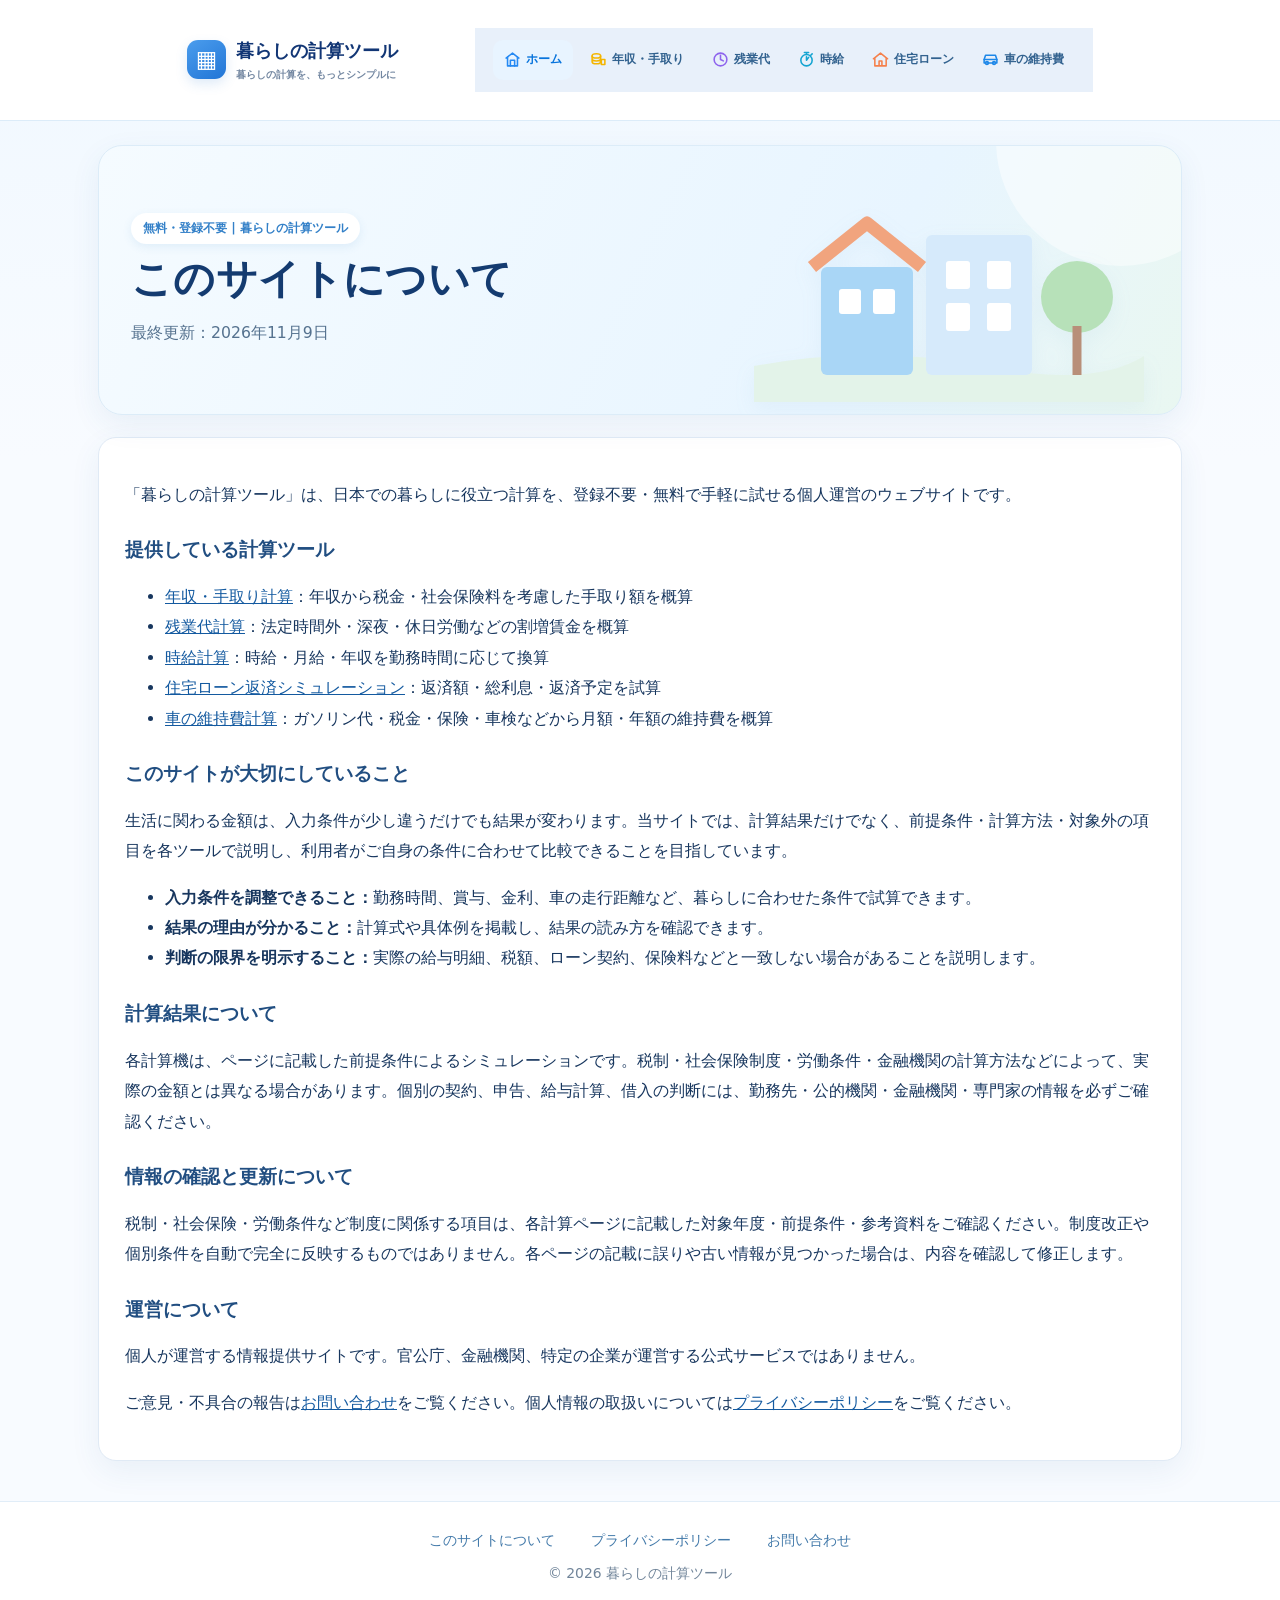
==== commit 293b448d: "Add files via upload" ====
--- a/about.html
+++ b/about.html
@@ -1,6 +1,6 @@
 <!DOCTYPE html>
 
-<html lang="ja"><head><meta charset="utf-8"/><meta content="width=device-width,initial-scale=1" name="viewport"/><meta content="暮らしの計算ツールの目的、提供する無料計算ツール、計算結果の注意点をご案内します。" name="description"/><meta content="index,follow" name="robots"/><link href="https://babydragon-zh.github.io/about.html" rel="canonical"/><title>このサイトについて | 暮らしの計算ツール</title><style>*{box-sizing:border-box}body{margin:0;background:#f4f7fb;color:#172b47;font-family:system-ui,-apple-system,"Hiragino Kaku Gothic ProN","Yu Gothic",sans-serif;line-height:1.8}header{background:#173f70;color:white;padding:16px max(18px,calc((100vw - 950px)/2));font-weight:750}header a{color:white;text-decoration:none}nav{background:#e8f0fa;padding:12px 18px;display:flex;flex-wrap:wrap;justify-content:center;gap:8px 20px}a{color:#145aa0}main{max-width:900px;margin:30px auto;padding:0 18px}h1{font-size:clamp(1.6rem,4vw,2rem);line-height:1.4}h2{font-size:1.17rem;margin-top:25px}.card{background:white;padding:26px;border:1px solid #dce5f0;border-radius:14px;margin:18px 0;box-shadow:0 3px 15px #16385e0b}p,li{line-height:1.9}.muted{color:#53677e;font-size:.92rem}.note{padding:12px 15px;border-left:4px solid #377cc1;background:#eef5fd}footer{text-align:center;color:#53677e;padding:22px 12px}footer a{margin:0 8px}a:focus-visible{outline:3px solid orange;outline-offset:2px}@media(max-width:600px){.card{padding:18px}nav{gap:6px 12px}}</style><style>
+<html lang="ja"><head><meta name="google-adsense-account" content="ca-pub-7493976070389751"><meta charset="utf-8"/><meta content="width=device-width,initial-scale=1" name="viewport"/><meta content="暮らしの計算ツールの目的、提供する無料計算ツール、計算結果の注意点をご案内します。" name="description"/><meta content="index,follow" name="robots"/><link href="https://babydragon-zh.github.io/about.html" rel="canonical"/><title>このサイトについて | 暮らしの計算ツール</title><style>*{box-sizing:border-box}body{margin:0;background:#f4f7fb;color:#172b47;font-family:system-ui,-apple-system,"Hiragino Kaku Gothic ProN","Yu Gothic",sans-serif;line-height:1.8}header{background:#173f70;color:white;padding:16px max(18px,calc((100vw - 950px)/2));font-weight:750}header a{color:white;text-decoration:none}nav{background:#e8f0fa;padding:12px 18px;display:flex;flex-wrap:wrap;justify-content:center;gap:8px 20px}a{color:#145aa0}main{max-width:900px;margin:30px auto;padding:0 18px}h1{font-size:clamp(1.6rem,4vw,2rem);line-height:1.4}h2{font-size:1.17rem;margin-top:25px}.card{background:white;padding:26px;border:1px solid #dce5f0;border-radius:14px;margin:18px 0;box-shadow:0 3px 15px #16385e0b}p,li{line-height:1.9}.muted{color:#53677e;font-size:.92rem}.note{padding:12px 15px;border-left:4px solid #377cc1;background:#eef5fd}footer{text-align:center;color:#53677e;padding:22px 12px}footer a{margin:0 8px}a:focus-visible{outline:3px solid orange;outline-offset:2px}@media(max-width:600px){.card{padding:18px}nav{gap:6px 12px}}</style><style>
 /* 2026 site-wide visual refresh: styles only, calculator JS untouched */
 :root{--ui-ink:#17365e;--ui-blue:#2787e8;--ui-border:#e0eaf5;--ui-sky:#edf7ff;--ui-shadow:0 10px 30px rgba(43,99,153,.075)}
 html{scroll-behavior:smooth}body{background:linear-gradient(180deg,#f0f8ff 0,#f8fbff 460px,#f8fbff 100%)!important;color:var(--ui-ink)!important;font-family:system-ui,-apple-system,"Hiragino Kaku Gothic ProN","Yu Gothic",Meiryo,sans-serif!important;line-height:1.65}*{box-sizing:border-box}
@@ -17,4 +17,4 @@
 .site-footer{margin-top:30px;background:#fff!important;border-top:1px solid #e1edf8!important;text-align:center!important;padding:27px 18px!important;color:#71859a!important;font-size:.87rem}.site-footer a{color:#437aaa!important;text-decoration:none}.site-footer a:hover{text-decoration:underline}.site-footer-links{display:flex;flex-wrap:wrap;justify-content:center;gap:8px 20px;margin-bottom:10px}
 @media(max-width:720px){.site-top .site-top-inner{padding:10px 15px;justify-content:center}.site-nav-inner{flex-wrap:nowrap;justify-content:flex-start;overflow-x:auto;padding:8px 12px;-webkit-overflow-scrolling:touch}.site-nav a{font-size:.79rem;padding:8px 10px!important}.ui-hero{grid-template-columns:1fr;padding:20px 20px 4px;gap:0}.ui-hero h1{font-size:1.72rem!important}.ui-art{max-width:285px}.ui-links{grid-template-columns:1fr;gap:10px}.ui-link{padding:13px 15px}main{margin-top:16px!important;padding:0 13px!important}main .card,main .panel{padding:17px!important}}
 @media(prefers-reduced-motion:reduce){html{scroll-behavior:auto}.ui-link{transition:none}}
-</style><style>/* Consistent release navigation */ .site-header{background:#fff;border-bottom:1px solid #dcecf9}.head-inner{max-width:1160px;margin:auto;min-height:72px;padding:12px 22px;display:flex;align-items:center;justify-content:space-between;gap:20px}.brand{display:flex;align-items:center;gap:10px;text-decoration:none;color:#123675;white-space:nowrap}.brand strong{display:block;font-size:18px}.brand small{display:block;font-size:10px;color:#7387a1;margin-top:2px}.nav{display:flex;align-items:center;gap:6px;flex-wrap:wrap}.nav a{display:inline-flex;align-items:center;gap:5px;padding:10px 11px;border-radius:10px;text-decoration:none;color:#32628f;font-weight:700;font-size:12px;white-space:nowrap}.nav a.active,.nav a:hover{background:#e8f4ff;color:#0874dc}.nav-icon{width:17px;height:17px;display:block;flex-shrink:0}@media(max-width:800px){.head-inner{display:block}.nav{margin-top:12px}}</style></head><body><header class="site-header"><div class="head-inner"><a class="brand" href="./index.html"><span class="brand-mark">▦</span><span><strong>暮らしの計算ツール</strong><small>暮らしの計算を、もっとシンプルに</small></span></a><nav aria-label="メインナビゲーション" class="nav"><a class="active" href="./index.html"><img alt="" aria-hidden="true" class="nav-icon" src="./assets/nav-home.svg"/>ホーム</a><a class="" href="./salary.html"><img alt="" aria-hidden="true" class="nav-icon" src="./assets/nav-salary.svg"/>年収・手取り</a><a class="" href="./overtime.html"><img alt="" aria-hidden="true" class="nav-icon" src="./assets/nav-overtime.svg"/>残業代</a><a class="" href="./hourly.html"><img alt="" aria-hidden="true" class="nav-icon" src="./assets/nav-hourly.svg"/>時給</a><a class="" href="./mortgage.html"><img alt="" aria-hidden="true" class="nav-icon" src="./assets/nav-mortgage.svg"/>住宅ローン</a><a class="" href="./car.html"><img alt="" aria-hidden="true" class="nav-icon" src="./assets/nav-car.svg"/>車の維持費</a></nav></div></header><main><section aria-label="ページの紹介" class="ui-hero"><div><span class="ui-eyebrow">無料・登録不要  |  暮らしの計算ツール</span><h1>このサイトについて</h1><p class="muted">最終更新：2026年10月28日</p></div><div class="ui-art"><svg aria-label="街並みと暮らしのイラスト" role="img" viewbox="0 0 390 230"><path d="M0 194q120-22 230 0t160-10v46H0Z" fill="#e3f3e9"></path><rect fill="#a9d6f6" height="108" rx="6" width="92" x="67" y="95"></rect><rect fill="#d6eafb" height="140" rx="6" width="106" x="172" y="63"></rect><path d="M58 95 113 51l55 44" fill="none" stroke="#f1a47e" stroke-linejoin="round" stroke-width="13"></path><g fill="white"><rect height="25" rx="3" width="22" x="85" y="117"></rect><rect height="25" rx="3" width="22" x="119" y="117"></rect><rect height="28" rx="3" width="24" x="192" y="89"></rect><rect height="28" rx="3" width="24" x="233" y="89"></rect><rect height="28" rx="3" width="24" x="192" y="131"></rect><rect height="28" rx="3" width="24" x="233" y="131"></rect></g><circle cx="323" cy="125" fill="#b7e1b9" r="36"></circle><path d="M323 154v49" stroke="#b88f79" stroke-width="9"></path></svg></div></section><div class="card"><p>「暮らしの計算ツール」は、日本での暮らしに役立つ計算を、登録不要・無料で手軽に試せる個人運営のウェブサイトです。</p><h2>提供している計算ツール</h2><ul><li><a href="./salary.html">年収・手取り計算</a>：年収から税金・社会保険料を考慮した手取り額を概算</li><li><a href="./overtime.html">残業代計算</a>：法定時間外・深夜・休日労働などの割増賃金を概算</li><li><a href="./hourly.html">時給計算</a>：時給・月給・年収を勤務時間に応じて換算</li><li><a href="./mortgage.html">住宅ローン返済シミュレーション</a>：返済額・総利息・返済予定を試算</li><li><a href="./car.html">車の維持費計算</a>：ガソリン代・税金・保険・車検などから月額・年額の維持費を概算</li></ul><h2>計算結果について</h2><p>各計算機は、ページに記載した前提条件によるシミュレーションです。税制・社会保険制度・労働条件・金融機関の計算方法などによって、実際の金額とは異なる場合があります。個別の契約、申告、給与計算、借入の判断には、勤務先・公的機関・金融機関・専門家の情報を必ずご確認ください。</p><h2>運営について</h2><p>個人が運営する情報提供サイトです。官公庁、金融機関、特定の企業が運営する公式サービスではありません。</p><p>ご意見・不具合の報告は<a href="./contact.html">お問い合わせ</a>をご覧ください。個人情報の取扱いについては<a href="./privacy.html">プライバシーポリシー</a>をご覧ください。</p></div></main><footer class="site-footer"><div class="site-footer-links"><a href="./about.html">このサイトについて</a><a href="./privacy.html">プライバシーポリシー</a><a href="./contact.html">お問い合わせ</a></div><div>© 2026 暮らしの計算ツール</div></footer></body></html>+</style><style>/* Consistent release navigation */ .site-header{background:#fff;border-bottom:1px solid #dcecf9}.head-inner{max-width:1160px;margin:auto;min-height:72px;padding:12px 22px;display:flex;align-items:center;justify-content:space-between;gap:20px}.brand{display:flex;align-items:center;gap:10px;text-decoration:none;color:#123675;white-space:nowrap}.brand strong{display:block;font-size:18px}.brand small{display:block;font-size:10px;color:#7387a1;margin-top:2px}.nav{display:flex;align-items:center;gap:6px;flex-wrap:wrap}.nav a{display:inline-flex;align-items:center;gap:5px;padding:10px 11px;border-radius:10px;text-decoration:none;color:#32628f;font-weight:700;font-size:12px;white-space:nowrap}.nav a.active,.nav a:hover{background:#e8f4ff;color:#0874dc}.nav-icon{width:17px;height:17px;display:block;flex-shrink:0}@media(max-width:800px){.head-inner{display:block}.nav{margin-top:12px}}</style></head><body><header class="site-header"><div class="head-inner"><a class="brand" href="./index.html"><span class="brand-mark">▦</span><span><strong>暮らしの計算ツール</strong><small>暮らしの計算を、もっとシンプルに</small></span></a><nav aria-label="メインナビゲーション" class="nav"><a class="active" href="./index.html"><img alt="" aria-hidden="true" class="nav-icon" src="./assets/nav-home.svg"/>ホーム</a><a class="" href="./salary.html"><img alt="" aria-hidden="true" class="nav-icon" src="./assets/nav-salary.svg"/>年収・手取り</a><a class="" href="./overtime.html"><img alt="" aria-hidden="true" class="nav-icon" src="./assets/nav-overtime.svg"/>残業代</a><a class="" href="./hourly.html"><img alt="" aria-hidden="true" class="nav-icon" src="./assets/nav-hourly.svg"/>時給</a><a class="" href="./mortgage.html"><img alt="" aria-hidden="true" class="nav-icon" src="./assets/nav-mortgage.svg"/>住宅ローン</a><a class="" href="./car.html"><img alt="" aria-hidden="true" class="nav-icon" src="./assets/nav-car.svg"/>車の維持費</a></nav></div></header><main><section aria-label="ページの紹介" class="ui-hero"><div><span class="ui-eyebrow">無料・登録不要  |  暮らしの計算ツール</span><h1>このサイトについて</h1><p class="muted">最終更新：2026年11月9日</p></div><div class="ui-art"><svg aria-label="街並みと暮らしのイラスト" role="img" viewbox="0 0 390 230"><path d="M0 194q120-22 230 0t160-10v46H0Z" fill="#e3f3e9"></path><rect fill="#a9d6f6" height="108" rx="6" width="92" x="67" y="95"></rect><rect fill="#d6eafb" height="140" rx="6" width="106" x="172" y="63"></rect><path d="M58 95 113 51l55 44" fill="none" stroke="#f1a47e" stroke-linejoin="round" stroke-width="13"></path><g fill="white"><rect height="25" rx="3" width="22" x="85" y="117"></rect><rect height="25" rx="3" width="22" x="119" y="117"></rect><rect height="28" rx="3" width="24" x="192" y="89"></rect><rect height="28" rx="3" width="24" x="233" y="89"></rect><rect height="28" rx="3" width="24" x="192" y="131"></rect><rect height="28" rx="3" width="24" x="233" y="131"></rect></g><circle cx="323" cy="125" fill="#b7e1b9" r="36"></circle><path d="M323 154v49" stroke="#b88f79" stroke-width="9"></path></svg></div></section><div class="card"><p>「暮らしの計算ツール」は、日本での暮らしに役立つ計算を、登録不要・無料で手軽に試せる個人運営のウェブサイトです。</p><h2>提供している計算ツール</h2><ul><li><a href="./salary.html">年収・手取り計算</a>：年収から税金・社会保険料を考慮した手取り額を概算</li><li><a href="./overtime.html">残業代計算</a>：法定時間外・深夜・休日労働などの割増賃金を概算</li><li><a href="./hourly.html">時給計算</a>：時給・月給・年収を勤務時間に応じて換算</li><li><a href="./mortgage.html">住宅ローン返済シミュレーション</a>：返済額・総利息・返済予定を試算</li><li><a href="./car.html">車の維持費計算</a>：ガソリン代・税金・保険・車検などから月額・年額の維持費を概算</li></ul><h2>このサイトが大切にしていること</h2><p>生活に関わる金額は、入力条件が少し違うだけでも結果が変わります。当サイトでは、計算結果だけでなく、前提条件・計算方法・対象外の項目を各ツールで説明し、利用者がご自身の条件に合わせて比較できることを目指しています。</p><ul><li><strong>入力条件を調整できること：</strong>勤務時間、賞与、金利、車の走行距離など、暮らしに合わせた条件で試算できます。</li><li><strong>結果の理由が分かること：</strong>計算式や具体例を掲載し、結果の読み方を確認できます。</li><li><strong>判断の限界を明示すること：</strong>実際の給与明細、税額、ローン契約、保険料などと一致しない場合があることを説明します。</li></ul><h2>計算結果について</h2><p>各計算機は、ページに記載した前提条件によるシミュレーションです。税制・社会保険制度・労働条件・金融機関の計算方法などによって、実際の金額とは異なる場合があります。個別の契約、申告、給与計算、借入の判断には、勤務先・公的機関・金融機関・専門家の情報を必ずご確認ください。</p><h2>情報の確認と更新について</h2><p>税制・社会保険・労働条件など制度に関係する項目は、各計算ページに記載した対象年度・前提条件・参考資料をご確認ください。制度改正や個別条件を自動で完全に反映するものではありません。各ページの記載に誤りや古い情報が見つかった場合は、内容を確認して修正します。</p><h2>運営について</h2><p>個人が運営する情報提供サイトです。官公庁、金融機関、特定の企業が運営する公式サービスではありません。</p><p>ご意見・不具合の報告は<a href="./contact.html">お問い合わせ</a>をご覧ください。個人情報の取扱いについては<a href="./privacy.html">プライバシーポリシー</a>をご覧ください。</p></div></main><footer class="site-footer"><div class="site-footer-links"><a href="./about.html">このサイトについて</a><a href="./privacy.html">プライバシーポリシー</a><a href="./contact.html">お問い合わせ</a></div><div>© 2026 暮らしの計算ツール</div></footer></body></html>
